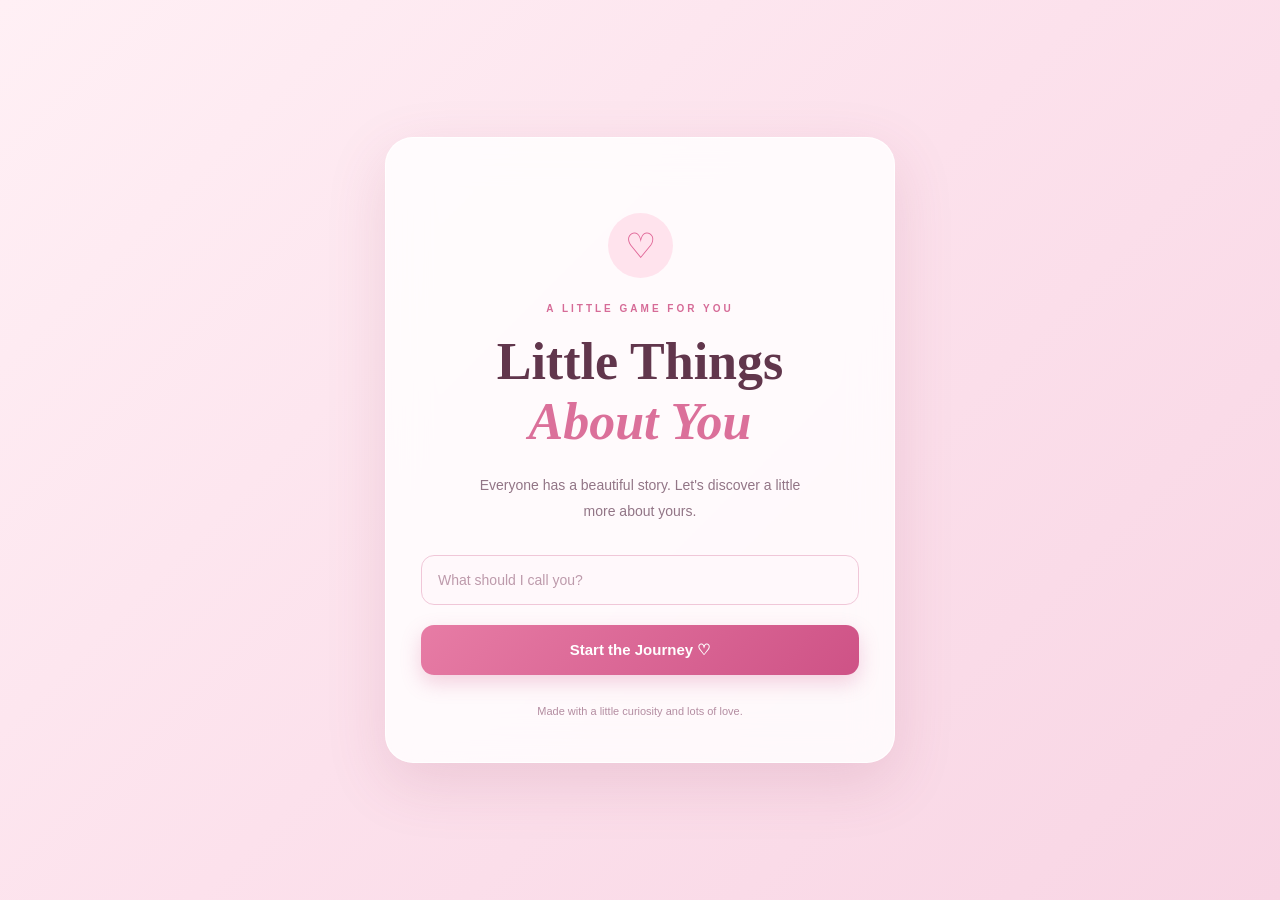
==== index.html @ c51add13 "Add files via upload" ====
<!DOCTYPE html>
<html lang="en">

    <head>
        <meta charset="UTF-8">
        <meta name="viewport" content="width=device-width, initial-scale=1.0">

        <meta name="theme-color" content="#fce1ec">

        <title>Little Things About You ♡</title>

        <link rel="stylesheet" href="style.css">
    </head>

    <body>

        <!-- Floating Hearts -->
        <div class="background-hearts" id="hearts"></div>

        <main class="container">

            <!-- Welcome Screen -->
            <section class="screen active" id="welcomeScreen">

                <div class="small-icon">♡</div>

                <p class="tagline">A LITTLE GAME FOR YOU</p>

                <h1>
                    Little Things<br>
                    <span>About You</span>
                </h1>

                <p class="description">
                    Everyone has a beautiful story.
                    Let's discover a little more about yours.
                </p>

                <input type="text" id="personName" placeholder="What should I call you?" maxlength="25"
                    autocomplete="name">

                <button class="main-btn" id="startBtn">
                    Start the Journey ♡
                </button>

                <p class="footer-text">
                    Made with a little curiosity and lots of love.
                </p>

            </section>


            <!-- Quiz Screen -->
            <section class="screen" id="quizScreen">

                <div class="quiz-top">

                    <span id="questionNumber">01 / 10</span>

                    <span>♡ Just for you</span>

                </div>

                <div class="progress-track">

                    <div class="progress-fill" id="progress"></div>

                </div>

                <div class="question-icon" id="questionIcon">
                    🌸
                </div>

                <p class="question-category" id="category">
                    YOUR FAVOURITES
                </p>

                <h2 id="questionText">
                    What is your favourite place?
                </h2>

                <div class="options" id="options"></div>

                <div class="custom-answer">

                    <p>Or write your own answer...</p>

                    <input type="text" id="customAnswer" placeholder="Your answer here..." maxlength="150">

                </div>

                <button class="main-btn" id="nextBtn">
                    Next Question →
                </button>

            </section>


            <!-- Result Screen -->
            <section class="screen" id="resultScreen">

                <div class="result-heart">♥</div>

                <p class="tagline">
                    THE LITTLE JOURNEY ENDS
                </p>

                <h1>
                    Thank You,<br>
                    <span id="resultName">Beautiful!</span>
                </h1>

                <p class="description">
                    Thank you for sharing a little part
                    of your beautiful world with me.
                </p>

                <div class="result-card">

                    <h3>Your Little Answers ♡</h3>

                    <div id="answerSummary"></div>

                </div>

                <h2 class="final-message">
                    Stay happy. Stay amazing. ✨
                </h2>

                <button class="main-btn" id="restartBtn">
                    Play Again ↻
                </button>

            </section>

        </main>

        <!-- Load JavaScript only once -->
        <script src="./script.js"></script>
    </body>

</html>
---- style.css ----
/* =================================
   LITTLE THINGS ABOUT YOU
   Premium Pink Theme
================================= */

* {
    margin: 0;
    padding: 0;
    box-sizing: border-box;
}

body {
    min-height: 100vh;
    font-family: 'Segoe UI', sans-serif;

    background: linear-gradient(
        135deg,
        #fff0f5,
        #fce1ec,
        #f8d5e4
    );

    display: flex;
    justify-content: center;
    align-items: center;

    padding: 25px;
    overflow-x: hidden;

    color: #553044;
}

/* Floating hearts */

.background-hearts {
    position: fixed;
    inset: 0;
    pointer-events: none;
    overflow: hidden;
    z-index: 0;
}

.floating-heart {
    position: absolute;
    bottom: -40px;

    color: rgba(220, 90, 140, 0.25);

    animation: floatUp 9s linear forwards;
    will-change: transform, opacity;
}

@keyframes floatUp {
    0% {
        transform: translateY(0) rotate(0deg);
        opacity: 0;
    }

    20% {
        opacity: 1;
    }

    100% {
        transform: translateY(-110vh) rotate(360deg);
        opacity: 0;
    }
}

/* Main container */

.container {
    position: relative;
    z-index: 1;

    width: 100%;
    max-width: 510px;
    min-height: 600px;

    height: auto;

    background: rgba(255, 255, 255, 0.82);
    backdrop-filter: blur(20px);
    -webkit-backdrop-filter: blur(20px);

    border: 1px solid rgba(255, 255, 255, 0.9);

    border-radius: 28px;

    box-shadow: 0 20px 60px rgba(153, 65, 104, 0.15);

    padding: 45px 35px;
}

/* Screens */

.screen {
    display: none;
    animation: appear 0.6s ease;
}

.screen.active {
    display: block;
}

@keyframes appear {
    from {
        opacity: 0;
        transform: translateY(18px);
    }

    to {
        opacity: 1;
        transform: translateY(0);
    }
}

/* Welcome screen */

#welcomeScreen {
    text-align: center;
    padding-top: 30px;
}

.small-icon {
    width: 65px;
    height: 65px;

    margin: 0 auto 25px;

    background: #ffe3ed;
    color: #df6294;

    border-radius: 50%;

    display: grid;
    place-items: center;

    font-size: 35px;
}

.tagline {
    color: #d66b97;
    letter-spacing: 3px;
    font-size: 10px;
    font-weight: 700;
    margin-bottom: 18px;
}

h1 {
    font-family: Georgia, serif;
    font-size: clamp(38px, 8vw, 52px);
    line-height: 1.15;

    color: #61364c;
    margin-bottom: 20px;
}

h1 span {
    color: #db709a;
    font-style: italic;
}

.description {
    font-size: 14px;
    line-height: 1.9;

    color: #927586;

    max-width: 340px;
    margin: 0 auto 30px;
}

/* Inputs */

input {
    width: 100%;
    padding: 16px;

    border: 1px solid #f0c7d8;
    background: #fff8fb;

    border-radius: 13px;
    outline: none;

    color: #61364c;
    font-size: 14px;

    transition: 0.3s;
}

input:focus {
    border-color: #d85e91;

    box-shadow: 0 0 0 4px
        rgba(216, 94, 145, 0.1);
}

input::placeholder {
    color: #bd9aab;
}

/* Buttons */

.main-btn {
    width: 100%;
    margin-top: 20px;
    padding: 16px;

    border: none;
    border-radius: 13px;

    color: white;
    font-size: 15px;
    font-weight: 600;

    cursor: pointer;

    background: linear-gradient(
        135deg,
        #e77ca5,
        #ce5286
    );

    box-shadow: 0 8px 20px
        rgba(207, 82, 134, 0.25);

    transition: 0.3s;
}

.main-btn:hover {
    transform: translateY(-3px);

    box-shadow: 0 12px 25px
        rgba(207, 82, 134, 0.35);
}

.main-btn:active {
    transform: scale(0.98);
}

button:focus-visible {
    outline: 3px solid #b93d76;
    outline-offset: 3px;
}

.footer-text {
    margin-top: 30px;
    font-size: 11px;
    color: #b48da1;
}

/* Quiz screen */

.quiz-top {
    display: flex;
    justify-content: space-between;

    font-size: 12px;
    color: #bc7898;
    font-weight: 600;

    margin-bottom: 15px;
}

.progress-track {
    height: 6px;
    width: 100%;

    background: #f8e3ed;
    border-radius: 20px;
    overflow: hidden;

    margin-bottom: 38px;
}

.progress-fill {
    width: 10%;
    height: 100%;

    background: linear-gradient(
        90deg,
        #e77ca5,
        #c94d83
    );

    border-radius: 20px;
    transition: width 0.4s ease;
}

.question-icon {
    font-size: 38px;
    text-align: center;
    margin-bottom: 18px;
}

.question-category {
    text-align: center;

    color: #d36d98;
    letter-spacing: 2px;
    font-size: 10px;
    font-weight: 700;

    margin-bottom: 13px;
}

#questionText {
    text-align: center;

    font-family: Georgia, serif;
    font-size: 25px;
    line-height: 1.4;

    color: #60374d;
    margin-bottom: 27px;
}

.options {
    display: grid;
    grid-template-columns: 1fr 1fr;
    gap: 12px;
}

.option-btn {
    padding: 15px 10px;

    border: 1px solid #f1ccdc;
    border-radius: 13px;

    background: #fff9fc;
    color: #79536a;

    font-size: 13px;
    cursor: pointer;

    transition: 0.25s;
}

.option-btn:hover {
    border-color: #dc6f9c;
    background: #fff0f6;
    transform: translateY(-2px);
}

.option-btn.selected {
    background: #e47ba4;
    border-color: #e47ba4;
    color: white;

    box-shadow: 0 5px 15px
        rgba(228, 123, 164, 0.25);
}

/* Custom answer */

.custom-answer {
    margin-top: 25px;
}

.custom-answer p {
    color: #a37b91;
    font-size: 12px;
    margin-bottom: 10px;
}

/* Result screen */

#resultScreen {
    text-align: center;
}

.result-heart {
    font-size: 60px;
    color: #df6696;
    margin-bottom: 20px;

    animation: heartbeat 1.3s infinite;
}

@keyframes heartbeat {
    0%, 100% {
        transform: scale(1);
    }

    50% {
        transform: scale(1.15);
    }
}

.result-card {
    text-align: left;

    background: #fff5f9;
    border: 1px solid #f4d9e5;

    border-radius: 17px;
    padding: 20px;

    margin: 25px 0;
}

.result-card h3 {
    color: #d46492;
    font-family: Georgia, serif;
    margin-bottom: 15px;
}

.answer-item {
    padding: 12px 0;
    border-bottom: 1px solid #f2dce6;
}

.answer-item:last-child {
    border-bottom: none;
}

.answer-item strong {
    display: block;
    color: #80536c;
    font-size: 12px;
    margin-bottom: 5px;
}

.answer-item span {
    color: #bc638b;
    font-size: 13px;
    overflow-wrap: anywhere;
}

.final-message {
    color: #d36594;
    font-family: Georgia, serif;
    font-size: 19px;
    margin: 20px 0;
}

/* Mobile responsive */

@media (max-width: 480px) {

    body {
        padding: 12px;
        align-items: flex-start;
    }

    .container {
        min-height: 570px;
        padding: 32px 20px;
        border-radius: 22px;
    }

    #welcomeScreen {
        padding-top: 35px;
    }

    #questionText {
        font-size: 22px;
    }

    .option-btn {
        padding: 14px 7px;
        font-size: 12px;
    }
}

@media (max-width: 380px) {

    .container {
        padding: 28px 15px;
    }

    .options {
        grid-template-columns: 1fr;
    }

    #questionText {
        font-size: 21px;
    }
}

/* Reduced motion accessibility */

@media (prefers-reduced-motion: reduce) {

    *,
    *::before,
    *::after {
        animation-duration: 0.01ms !important;
        animation-iteration-count: 1 !important;
        transition-duration: 0.01ms !important;
    }

}
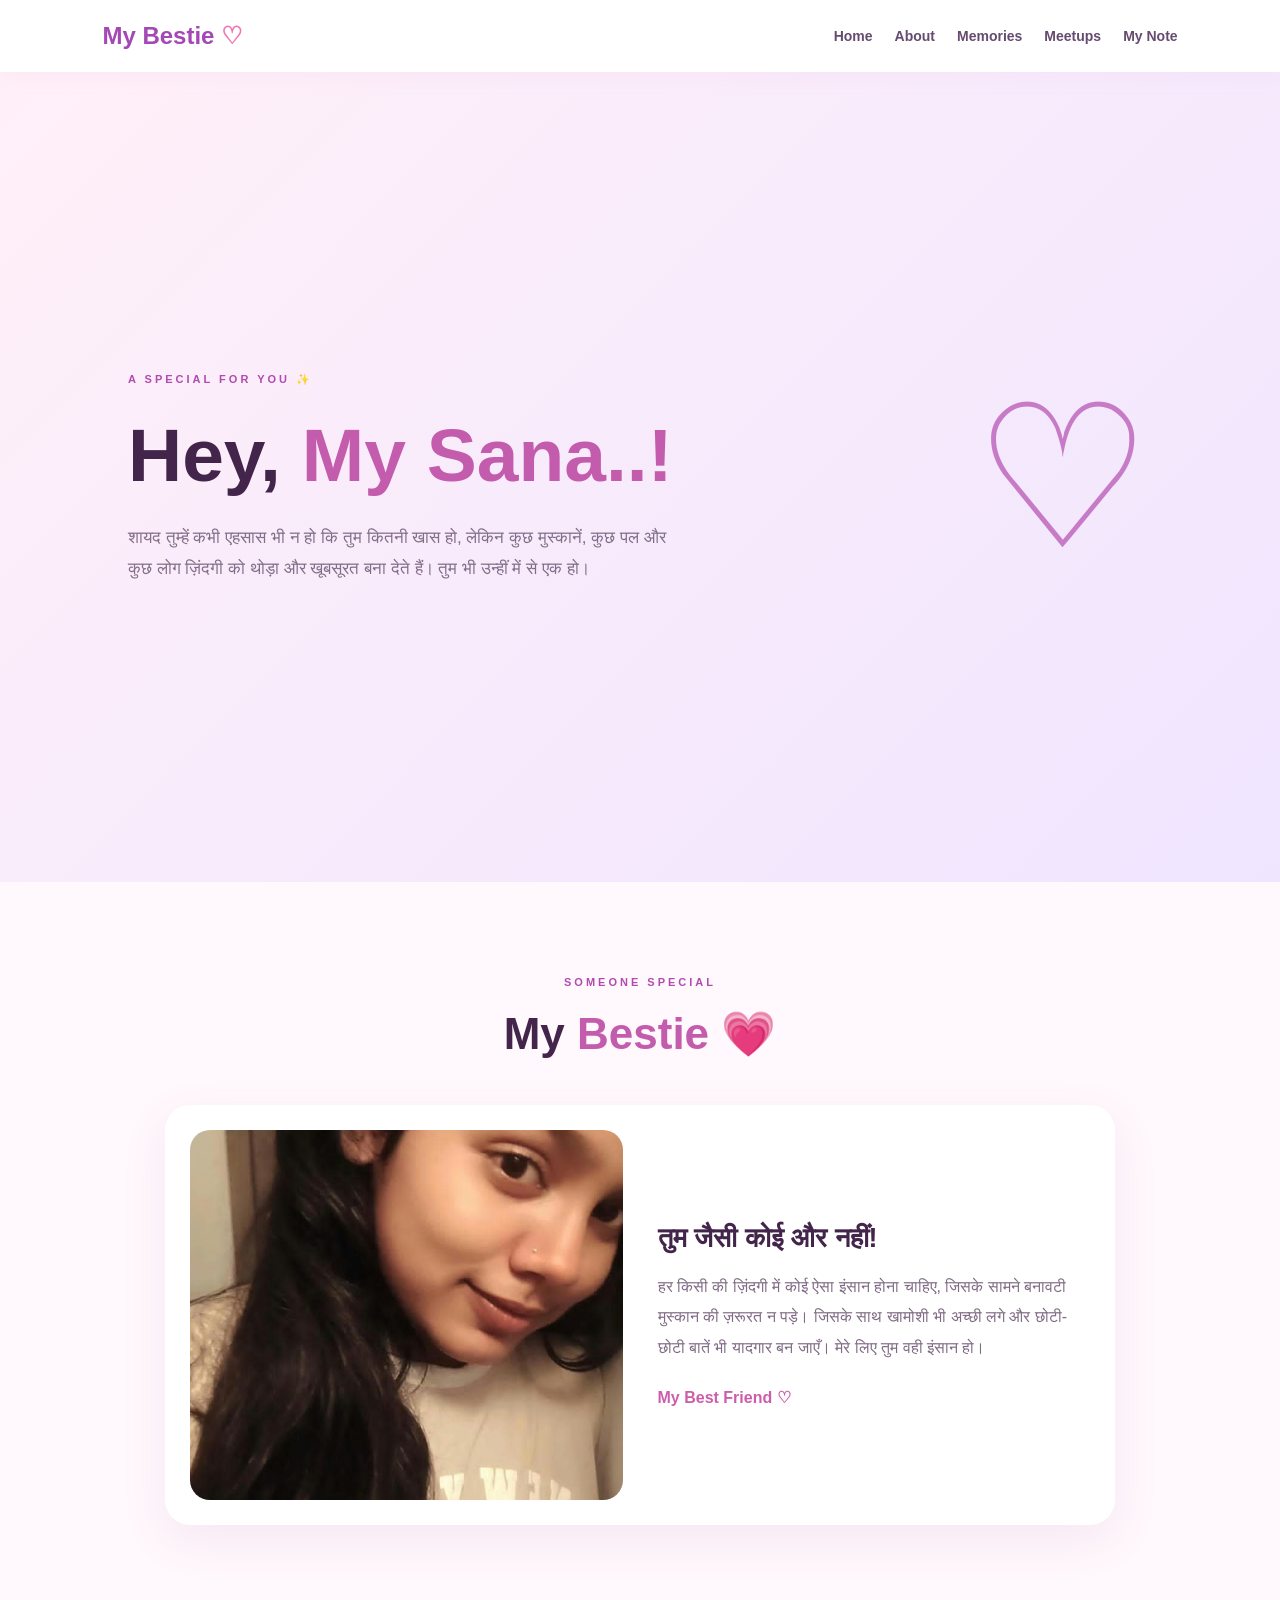
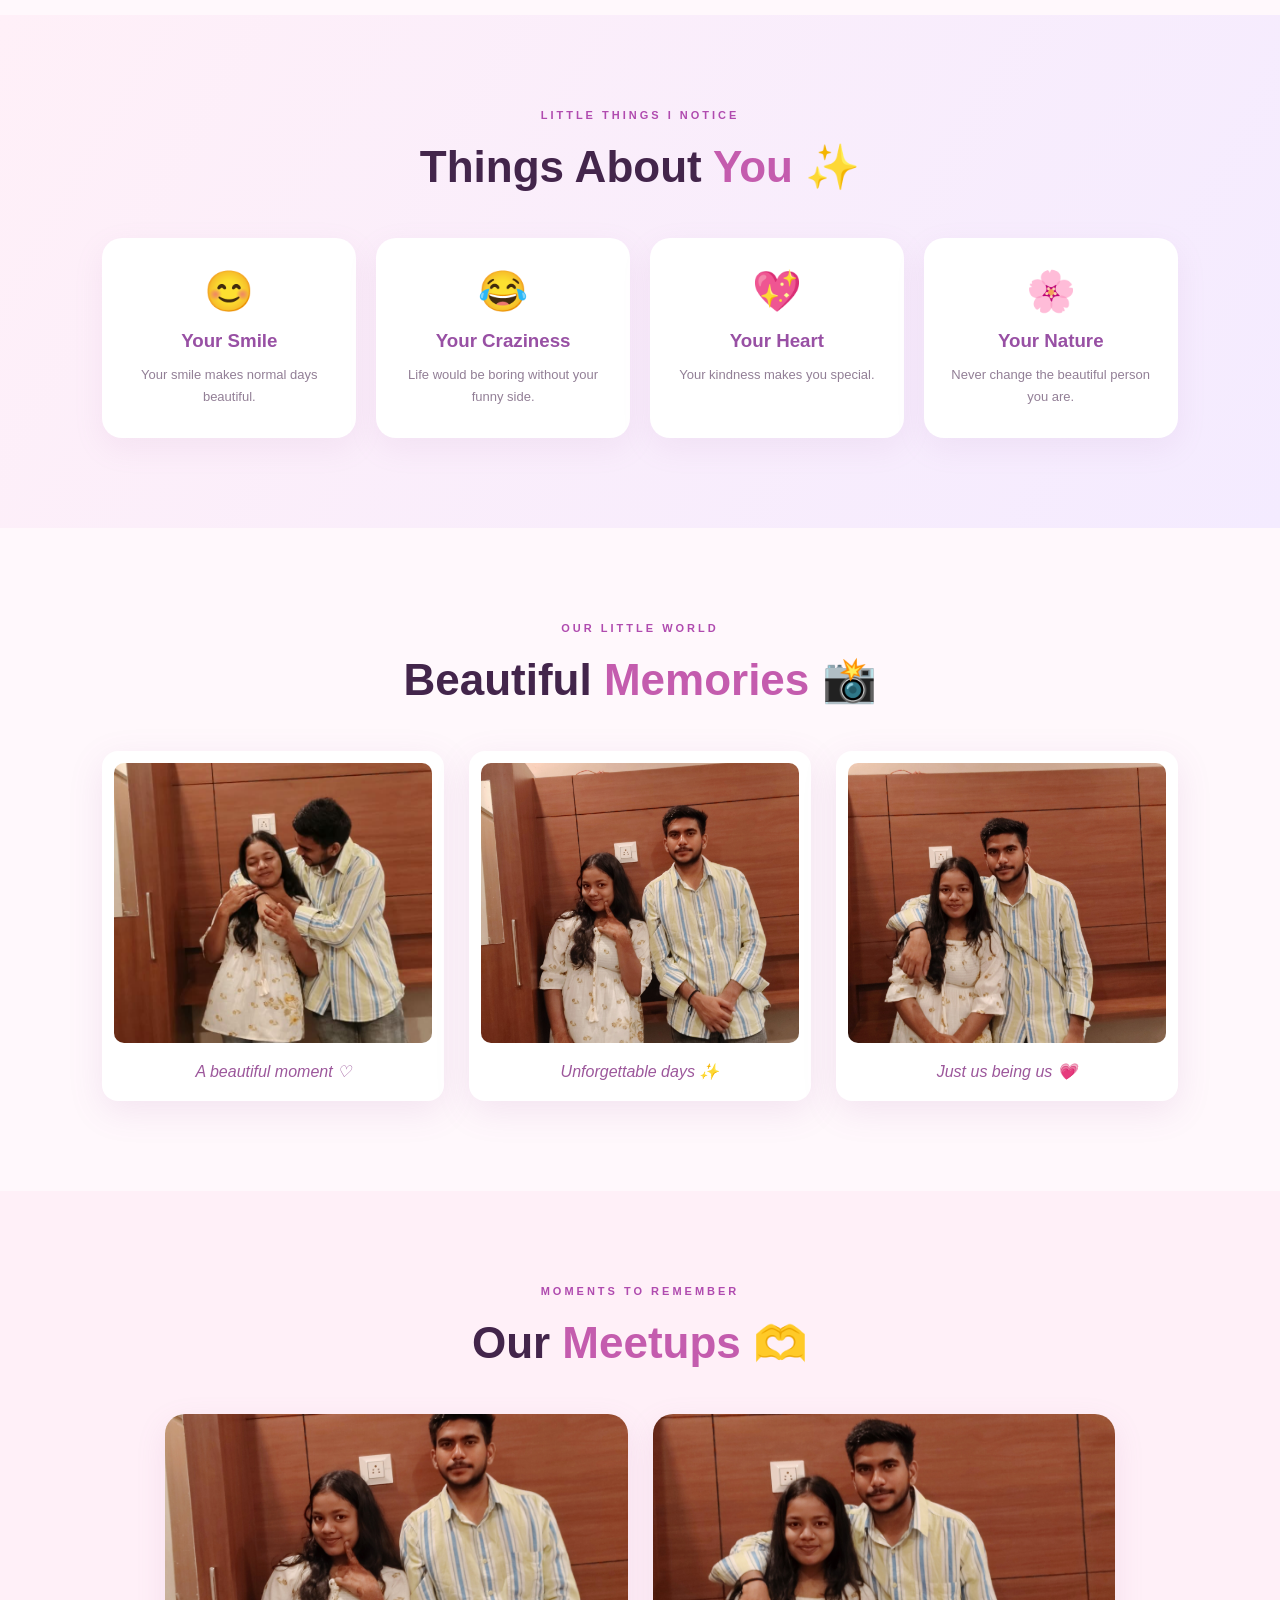
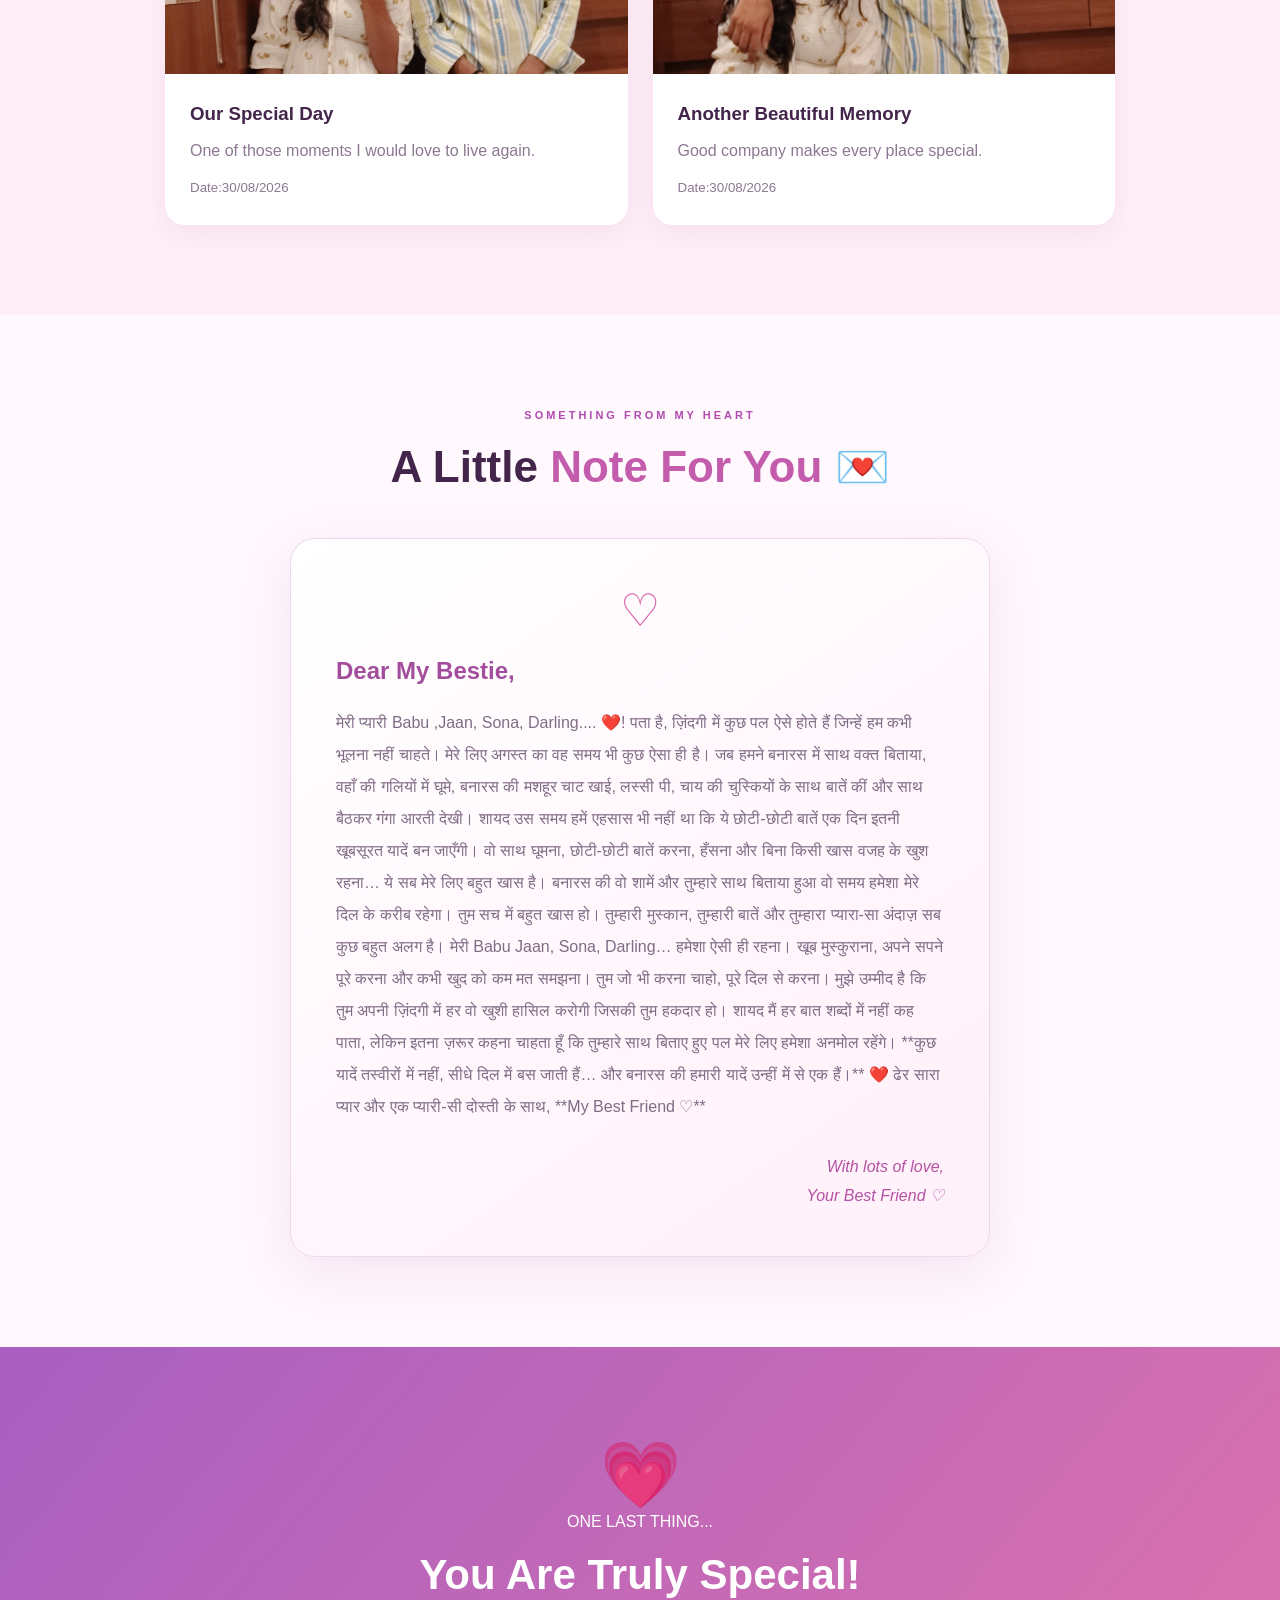
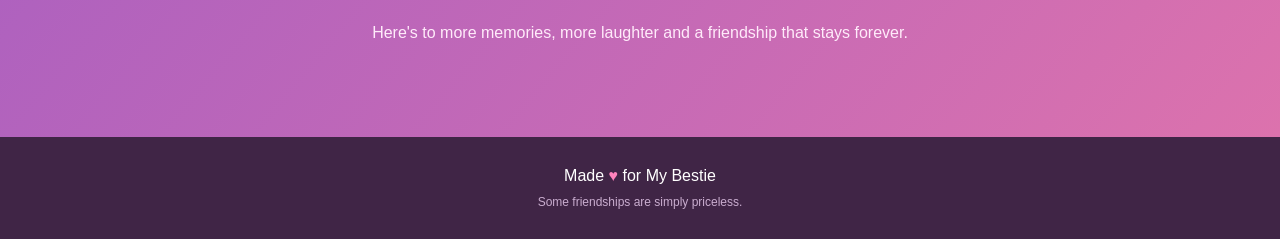
==== commit 6184d019: "Rename index3.html to index.html" ====
--- a/index.html
+++ b/index.html
@@ -4,139 +4,220 @@
     <head>
         <meta charset="UTF-8">
         <meta name="viewport" content="width=device-width, initial-scale=1.0">
-
-        <meta name="theme-color" content="#fce1ec">
-
-        <title>Little Things About You ♡</title>
-
-        <link rel="stylesheet" href="style.css">
+        <title>My Bestie ❤️</title>
+        <link rel="stylesheet" href="./style3.css">
     </head>
 
     <body>
 
-        <!-- Floating Hearts -->
-        <div class="background-hearts" id="hearts"></div>
-
-        <main class="container">
-
-            <!-- Welcome Screen -->
-            <section class="screen active" id="welcomeScreen">
-
-                <div class="small-icon">♡</div>
-
-                <p class="tagline">A LITTLE GAME FOR YOU</p>
-
-                <h1>
-                    Little Things<br>
-                    <span>About You</span>
-                </h1>
-
-                <p class="description">
-                    Everyone has a beautiful story.
-                    Let's discover a little more about yours.
+        <header>
+            <div class="logo">My Bestie <span>♡</span></div>
+            <nav>
+                <a href="#home">Home</a>
+                <a href="#about">About</a>
+                <a href="#memories">Memories</a>
+                <a href="#meetups">Meetups</a>
+                <a href="#letter">My Note</a>
+            </nav>
+        </header>
+
+        <!-- HOME -->
+        <section class="hero" id="home">
+            <div class="hero-content">
+                <span class="tag">A SPECIAL FOR YOU ✨</span>
+                <h1>Hey, <span>My Sana..!</span></h1>
+                <p>
+                    शायद तुम्हें कभी एहसास भी न हो कि तुम कितनी खास हो, लेकिन कुछ मुस्कानें, कुछ पल और कुछ लोग ज़िंदगी
+                    को थोड़ा और खूबसूरत
+                    बना देते हैं। तुम भी उन्हीं में से एक हो।
                 </p>
-
-                <input type="text" id="personName" placeholder="What should I call you?" maxlength="25"
-                    autocomplete="name">
-
-                <button class="main-btn" id="startBtn">
-                    Start the Journey ♡
-                </button>
-
-                <p class="footer-text">
-                    Made with a little curiosity and lots of love.
+                <!-- <button onclick="startJourney()">Start Our Journey ♡</button> -->
+            </div>
+
+            <div class="hero-heart">♡</div>
+        </section>
+
+        <!-- ABOUT -->
+        <section class="section" id="about">
+            <span class="tag">SOMEONE SPECIAL</span>
+            <h2>My <span>Bestie</span> 💗</h2>
+
+            <div class="about-card">
+                <img src="My Bestie.jpeg" alt="My Bestie">
+
+                <div>
+                    <h3>तुम जैसी कोई और नहीं!</h3>
+                    <p class="deep-text">
+                        हर किसी की ज़िंदगी में कोई ऐसा इंसान होना चाहिए,
+                        जिसके सामने बनावटी मुस्कान की ज़रूरत न पड़े।
+                        जिसके साथ खामोशी भी अच्छी लगे और छोटी-छोटी बातें
+                        भी यादगार बन जाएँ। मेरे लिए तुम वही इंसान हो।
+                    </p>
+                    <h4>My Best Friend ♡</h4>
+                </div>
+            </div>
+        </section>
+
+        <!-- THINGS ABOUT YOU -->
+        <section class="section things">
+            <span class="tag">LITTLE THINGS I NOTICE</span>
+            <h2>Things About <span>You</span> ✨</h2>
+
+            <div class="things-grid">
+                <div class="thing">
+                    <div>😊</div>
+                    <h3>Your Smile</h3>
+                    <p>Your smile makes normal days beautiful.</p>
+                </div>
+
+                <div class="thing">
+                    <div>😂</div>
+                    <h3>Your Craziness</h3>
+                    <p>Life would be boring without your funny side.</p>
+                </div>
+
+                <div class="thing">
+                    <div>💖</div>
+                    <h3>Your Heart</h3>
+                    <p>Your kindness makes you special.</p>
+                </div>
+
+                <div class="thing">
+                    <div>🌸</div>
+                    <h3>Your Nature</h3>
+                    <p>Never change the beautiful person you are.</p>
+                </div>
+            </div>
+        </section>
+
+        <!-- MEMORIES -->
+        <section class="section" id="memories">
+            <span class="tag">OUR LITTLE WORLD</span>
+            <h2>Beautiful <span>Memories</span> 📸</h2>
+
+            <div class="gallery">
+                <div class="photo">
+                    <img src="Bestie 3.jpeg" alt="Memory 1">
+                    <p>A beautiful moment ♡</p>
+                </div>
+
+                <div class="photo">
+                    <img src="Bestie 1.jpeg" alt="Memory 2">
+                    <p>Unforgettable days ✨</p>
+                </div>
+
+                <div class="photo">
+                    <img src="Bestie 2.jpeg" alt="Memory 3">
+                    <p>Just us being us 💗</p>
+                </div>
+            </div>
+        </section>
+
+        <!-- MEETUPS -->
+        <section class="section meetups" id="meetups">
+            <span class="tag">MOMENTS TO REMEMBER</span>
+            <h2>Our <span>Meetups</span> 🫶</h2>
+
+            <div class="meetup-grid">
+                <div class="meetup">
+                    <img src="Bestie 1.jpeg" alt="Meetup 1">
+                    <div>
+                        <h3>Our Special Day</h3>
+                        <p>One of those moments I would love to live again.</p>
+                        <small>Date:30/08/2026</small>
+                    </div>
+                </div>
+
+                <div class="meetup">
+                    <img src="Bestie 2.jpeg" alt="Meetup 2">
+                    <div>
+                        <h3>Another Beautiful Memory</h3>
+                        <p>Good company makes every place special.</p>
+                        <small>Date:30/08/2026</small>
+                    </div>
+                </div>
+            </div>
+        </section>
+
+        <!-- LETTER -->
+        <section class="section" id="letter">
+            <span class="tag">SOMETHING FROM MY HEART</span>
+            <h2>A Little <span>Note For You</span> 💌</h2>
+
+            <div class="letter">
+                <div class="letter-icon">♡</div>
+                <h3>Dear My Bestie,</h3>
+
+                <p>
+                    मेरी प्यारी Babu ,Jaan, Sona, Darling.... ❤️!
+
+                    पता है, ज़िंदगी में कुछ पल ऐसे होते हैं जिन्हें हम कभी भूलना नहीं चाहते। मेरे लिए अगस्त का वह समय भी
+                    कुछ ऐसा ही है।
+
+                    जब हमने बनारस में साथ वक्त बिताया, वहाँ की गलियों में घूमे, बनारस की मशहूर चाट खाई, लस्सी पी, चाय की
+                    चुस्कियों के साथ
+                    बातें कीं और साथ बैठकर गंगा आरती देखी। शायद उस समय हमें एहसास भी नहीं था कि ये छोटी-छोटी बातें एक
+                    दिन इतनी खूबसूरत यादें
+                    बन जाएँगी।
+
+                    वो साथ घूमना, छोटी-छोटी बातें करना, हँसना और बिना किसी खास वजह के खुश रहना… ये सब मेरे लिए बहुत खास
+                    है। बनारस की वो
+                    शामें और तुम्हारे साथ बिताया हुआ वो समय हमेशा मेरे दिल के करीब रहेगा।
+
+                    तुम सच में बहुत खास हो। तुम्हारी मुस्कान, तुम्हारी बातें और तुम्हारा प्यारा-सा अंदाज़ सब कुछ बहुत
+                    अलग है।
+
+                    मेरी Babu Jaan, Sona, Darling… हमेशा ऐसी ही रहना। खूब मुस्कुराना, अपने सपने पूरे करना और कभी खुद को
+                    कम मत समझना। तुम जो
+                    भी करना चाहो, पूरे दिल से करना। मुझे उम्मीद है कि तुम अपनी ज़िंदगी में हर वो खुशी हासिल करोगी जिसकी
+                    तुम हकदार हो।
+
+                    शायद मैं हर बात शब्दों में नहीं कह पाता, लेकिन इतना ज़रूर कहना चाहता हूँ कि तुम्हारे साथ बिताए हुए
+                    पल मेरे लिए हमेशा
+                    अनमोल रहेंगे।
+
+                    **कुछ यादें तस्वीरों में नहीं, सीधे दिल में बस जाती हैं… और बनारस की हमारी यादें उन्हीं में से एक
+                    हैं।** ❤️
+
+                    ढेर सारा प्यार और एक प्यारी-सी दोस्ती के साथ,
+
+                    **My Best Friend ♡**
+
                 </p>
 
-            </section>
-
-
-            <!-- Quiz Screen -->
-            <section class="screen" id="quizScreen">
-
-                <div class="quiz-top">
-
-                    <span id="questionNumber">01 / 10</span>
-
-                    <span>♡ Just for you</span>
-
-                </div>
-
-                <div class="progress-track">
-
-                    <div class="progress-fill" id="progress"></div>
-
-                </div>
-
-                <div class="question-icon" id="questionIcon">
-                    🌸
-                </div>
-
-                <p class="question-category" id="category">
-                    YOUR FAVOURITES
-                </p>
-
-                <h2 id="questionText">
-                    What is your favourite place?
-                </h2>
-
-                <div class="options" id="options"></div>
-
-                <div class="custom-answer">
-
-                    <p>Or write your own answer...</p>
-
-                    <input type="text" id="customAnswer" placeholder="Your answer here..." maxlength="150">
-
-                </div>
-
-                <button class="main-btn" id="nextBtn">
-                    Next Question →
-                </button>
-
-            </section>
-
-
-            <!-- Result Screen -->
-            <section class="screen" id="resultScreen">
-
-                <div class="result-heart">♥</div>
-
-                <p class="tagline">
-                    THE LITTLE JOURNEY ENDS
-                </p>
-
-                <h1>
-                    Thank You,<br>
-                    <span id="resultName">Beautiful!</span>
-                </h1>
-
-                <p class="description">
-                    Thank you for sharing a little part
-                    of your beautiful world with me.
-                </p>
-
-                <div class="result-card">
-
-                    <h3>Your Little Answers ♡</h3>
-
-                    <div id="answerSummary"></div>
-
-                </div>
-
-                <h2 class="final-message">
-                    Stay happy. Stay amazing. ✨
-                </h2>
-
-                <button class="main-btn" id="restartBtn">
-                    Play Again ↻
-                </button>
-
-            </section>
-
-        </main>
-
-        <!-- Load JavaScript only once -->
+                <div class="sign">
+                    With lots of love,<br>
+                    Your Best Friend ♡
+                </div>
+            </div>
+        </section>
+
+        <!-- FINAL -->
+        <section class="final">
+            <div class="final-heart">💗</div>
+            <span>ONE LAST THING...</span>
+            <h2>You Are Truly Special!</h2>
+
+            <p>
+                Here's to more memories, more laughter and
+                a friendship that stays forever.
+            </p>
+
+            <!-- <button onclick="showSurprise()">One More Surprise ♡</button> -->
+
+            <div id="surprise">
+                Bestie, you are one of my favourite chapters
+                in this beautiful journey called life! ❤️
+            </div>
+        </section>
+
+        <footer>
+            Made <span>♥</span> for My Bestie
+            <p>Some friendships are simply priceless.</p>
+        </footer>
+
         <script src="./script.js"></script>
+
     </body>
 
-</html>+</html>
--- a/style3.css
+++ b/style3.css
@@ -0,0 +1,490 @@
+
+* {
+    margin: 0;
+    padding: 0;
+    box-sizing: border-box;
+}
+
+html {
+    scroll-behavior: smooth;
+}
+
+body {
+    font-family: 'Segoe UI', sans-serif;
+    background: #fff8fc;
+    color: #43254b;
+}
+
+header {
+    padding: 22px 8%;
+    display: flex;
+    justify-content: space-between;
+    align-items: center;
+    background: white;
+    position: sticky;
+    top: 0;
+    z-index: 100;
+    box-shadow: 0 3px 20px #d9a4d51c;
+}
+
+.logo {
+    font-size: 24px;
+    font-weight: bold;
+    color: #a348b5;
+}
+
+.logo span {
+    color: #ed76b4;
+}
+
+nav {
+    display: flex;
+    gap: 22px;
+}
+
+nav a {
+    text-decoration: none;
+    color: #664b70;
+    font-size: 14px;
+    font-weight: 600;
+}
+
+nav a:hover {
+    color: #d45baf;
+}
+
+.hero {
+    min-height: 90vh;
+    padding: 80px 10%;
+    display: flex;
+    justify-content: space-between;
+    align-items: center;
+    gap: 35px;
+    background: linear-gradient(135deg, #fff0f8, #f0e5ff);
+}
+
+.hero-content {
+    max-width: 550px;
+}
+
+.tag {
+    color: #b04baf;
+    font-size: 11px;
+    letter-spacing: 3px;
+    font-weight: bold;
+}
+
+.hero h1 {
+    font-size: clamp(42px, 7vw, 75px);
+    margin: 25px 0;
+}
+
+.hero h1 span,
+.section h2 span {
+    color: #c45cae;
+}
+
+.hero p {
+    font-size: 17px;
+    line-height: 1.8;
+    color: #826e89;
+}
+
+button {
+    border: none;
+    padding: 15px 28px;
+    border-radius: 40px;
+    background: linear-gradient(100deg, #e66db2, #a05bcb);
+    color: white;
+    font-size: 15px;
+    font-weight: bold;
+    cursor: pointer;
+    margin-top: 28px;
+    transition: .3s;
+    box-shadow: 0 8px 25px #c77acb55;
+}
+
+button:hover {
+    transform: translateY(-4px);
+}
+
+.hero-heart {
+    font-size: 200px;
+    color: #c77bc7;
+    animation: heartbeat 2s infinite;
+}
+
+@keyframes heartbeat {
+    50% {
+        transform: scale(1.15);
+    }
+}
+
+.section {
+    padding: 90px 8%;
+    text-align: center;
+}
+
+.section h2 {
+    font-size: clamp(30px, 5vw, 44px);
+    margin: 18px 0 45px;
+}
+
+.about-card {
+    max-width: 950px;
+    margin: auto;
+    padding: 25px;
+    display: grid;
+    grid-template-columns: 1fr 1fr;
+    gap: 35px;
+    align-items: center;
+    text-align: left;
+    background: white;
+    border-radius: 25px;
+    box-shadow: 0 15px 45px #a35ba31a;
+}
+
+.about-card img {
+    width: 100%;
+    height: 370px;
+    object-fit: cover;
+    border-radius: 20px;
+}
+
+.about-card h3 {
+    font-size: 27px;
+    margin-bottom: 18px;
+}
+
+.about-card p {
+    color: #806b85;
+    line-height: 1.9;
+    margin-bottom: 15px;
+}
+
+.about-card h4 {
+    color: #ce5da9;
+    margin-top: 25px;
+}
+
+.things {
+    background: linear-gradient(120deg, #fff0f8, #f4ebff);
+}
+
+.things-grid {
+    display: grid;
+    grid-template-columns: repeat(4, 1fr);
+    gap: 20px;
+}
+
+.thing {
+    background: white;
+    padding: 30px 18px;
+    border-radius: 20px;
+    box-shadow: 0 10px 30px #b67bb21c;
+    transition: .3s;
+}
+
+.thing:hover,
+.photo:hover,
+.meetup:hover {
+    transform: translateY(-7px);
+}
+
+.thing div {
+    font-size: 40px;
+    margin-bottom: 15px;
+}
+
+.thing h3 {
+    color: #9850a4;
+    margin-bottom: 12px;
+}
+
+.thing p {
+    color: #927f96;
+    font-size: 13px;
+    line-height: 1.7;
+}
+
+.gallery {
+    display: grid;
+    grid-template-columns: repeat(3, 1fr);
+    gap: 25px;
+}
+
+.photo {
+    padding: 12px 12px 20px;
+    background: white;
+    border-radius: 16px;
+    box-shadow: 0 10px 35px #9e5a9e20;
+    transition: .3s;
+}
+
+.photo img {
+    width: 100%;
+    height: 280px;
+    object-fit: cover;
+    border-radius: 10px;
+}
+
+.photo p {
+    color: #9c579b;
+    margin-top: 15px;
+    font-style: italic;
+}
+
+.meetups {
+    background: #fff0f8;
+}
+
+.meetup-grid {
+    max-width: 950px;
+    margin: auto;
+    display: grid;
+    grid-template-columns: repeat(2, 1fr);
+    gap: 25px;
+}
+
+.meetup {
+    background: white;
+    border-radius: 20px;
+    overflow: hidden;
+    text-align: left;
+    box-shadow: 0 10px 30px #b06da322;
+    transition: .3s;
+}
+
+.meetup img {
+    width: 100%;
+    height: 260px;
+    object-fit: cover;
+}
+
+.meetup div {
+    padding: 25px;
+}
+
+.meetup h3 {
+    margin-bottom: 12px;
+}
+
+.meetup p,
+.meetup small {
+    color: #8c7891;
+    line-height: 1.8;
+}
+
+.meetup small {
+    display: block;
+    margin-top: 10px;
+}
+
+.letter {
+    max-width: 700px;
+    margin: auto;
+    padding: 45px;
+    text-align: left;
+    background: linear-gradient(145deg, white, #fff0f9);
+    border: 1px solid #f1d7ec;
+    border-radius: 25px;
+    box-shadow: 0 15px 50px #b76cb522;
+}
+
+.letter-icon {
+    text-align: center;
+    color: #d85fa9;
+    font-size: 45px;
+    margin-bottom: 20px;
+}
+
+.letter h3 {
+    color: #a34e9c;
+    margin-bottom: 22px;
+    font-size: 24px;
+}
+
+.letter p {
+    color: #806c86;
+    line-height: 2;
+    margin-bottom: 16px;
+}
+
+.letter h4 {
+    color: #b14c9f;
+    line-height: 1.8;
+}
+
+.sign {
+    text-align: right;
+    margin-top: 30px;
+    color: #b451a4;
+    font-style: italic;
+    line-height: 1.8;
+}
+
+.final {
+    padding: 90px 8%;
+    text-align: center;
+    color: white;
+    background: linear-gradient(130deg, #a85fc1, #dc72ad);
+}
+
+.final-heart {
+    font-size: 65px;
+    animation: heartbeat 1.5s infinite;
+}
+
+.final h2 {
+    font-size: 42px;
+    margin: 20px 0;
+}
+
+.final p {
+    line-height: 1.8;
+    max-width: 550px;
+    margin: auto;
+    color: #ffebfa;
+}
+
+.final button {
+    background: white;
+    color: #a34b9d;
+}
+
+#surprise {
+    display: none;
+    max-width: 550px;
+    margin: 25px auto 0;
+    padding: 25px;
+    border: 1px solid #ffffff70;
+    background: #ffffff25;
+    border-radius: 20px;
+    line-height: 1.8;
+}
+
+footer {
+    background: #402546;
+    color: white;
+    text-align: center;
+    padding: 30px;
+}
+
+footer span {
+    color: #ff83bd;
+}
+
+footer p {
+    margin-top: 10px;
+    color: #c9adcf;
+    font-size: 12px;
+}
+
+/* MOBILE RESPONSIVE */
+
+@media(max-width: 850px) {
+    header {
+        padding: 20px 5%;
+    }
+
+    nav {
+        gap: 12px;
+    }
+
+    nav a {
+        font-size: 11px;
+    }
+
+    .things-grid {
+        grid-template-columns: repeat(2, 1fr);
+    }
+
+    .hero-heart {
+        font-size: 140px;
+    }
+}
+
+@media(max-width: 600px) {
+    header {
+        flex-direction: column;
+        gap: 15px;
+    }
+
+    nav {
+        justify-content: center;
+        flex-wrap: wrap;
+        gap: 12px;
+    }
+
+    .hero {
+        min-height: 85vh;
+        flex-direction: column;
+        justify-content: center;
+        text-align: center;
+        padding: 100px 7% 60px;
+    }
+
+    .hero p {
+        font-size: 15px;
+    }
+
+    .hero-heart {
+        font-size: 110px;
+        margin-top: 25px;
+    }
+
+    .section {
+        padding: 70px 6%;
+    }
+
+    .about-card {
+        grid-template-columns: 1fr;
+        padding: 15px;
+    }
+
+    .about-card img {
+        height: 320px;
+    }
+
+    .about-card div {
+        padding: 5px;
+    }
+
+    .things-grid {
+        grid-template-columns: repeat(2, 1fr);
+        gap: 12px;
+    }
+
+    .thing {
+        padding: 22px 10px;
+    }
+
+    .thing h3 {
+        font-size: 15px;
+    }
+
+    .thing p {
+        font-size: 12px;
+    }
+
+    .gallery,
+    .meetup-grid {
+        grid-template-columns: 1fr;
+    }
+
+    .photo img {
+        height: 300px;
+    }
+
+    .meetup img {
+        height: 240px;
+    }
+
+    .letter {
+        padding: 25px 20px;
+    }
+
+    .final h2 {
+        font-size: 32px;
+    }
+}
